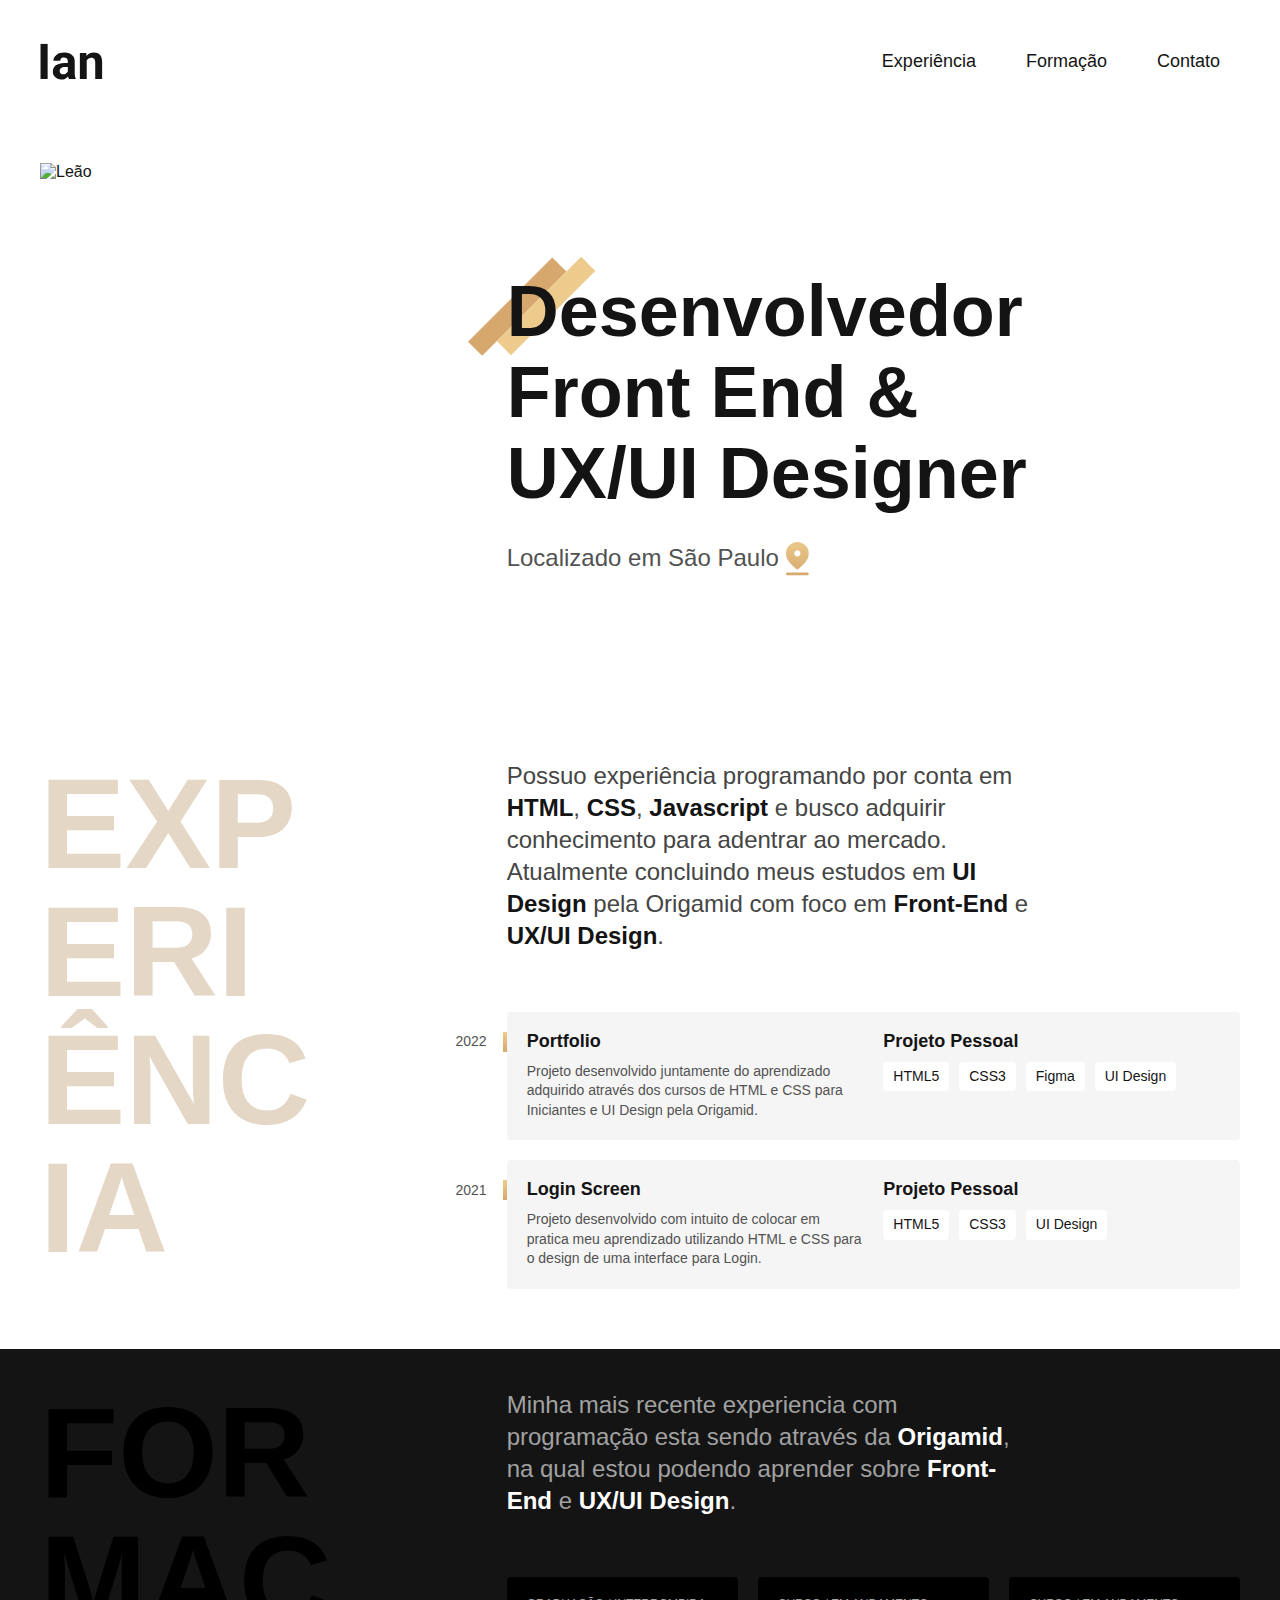
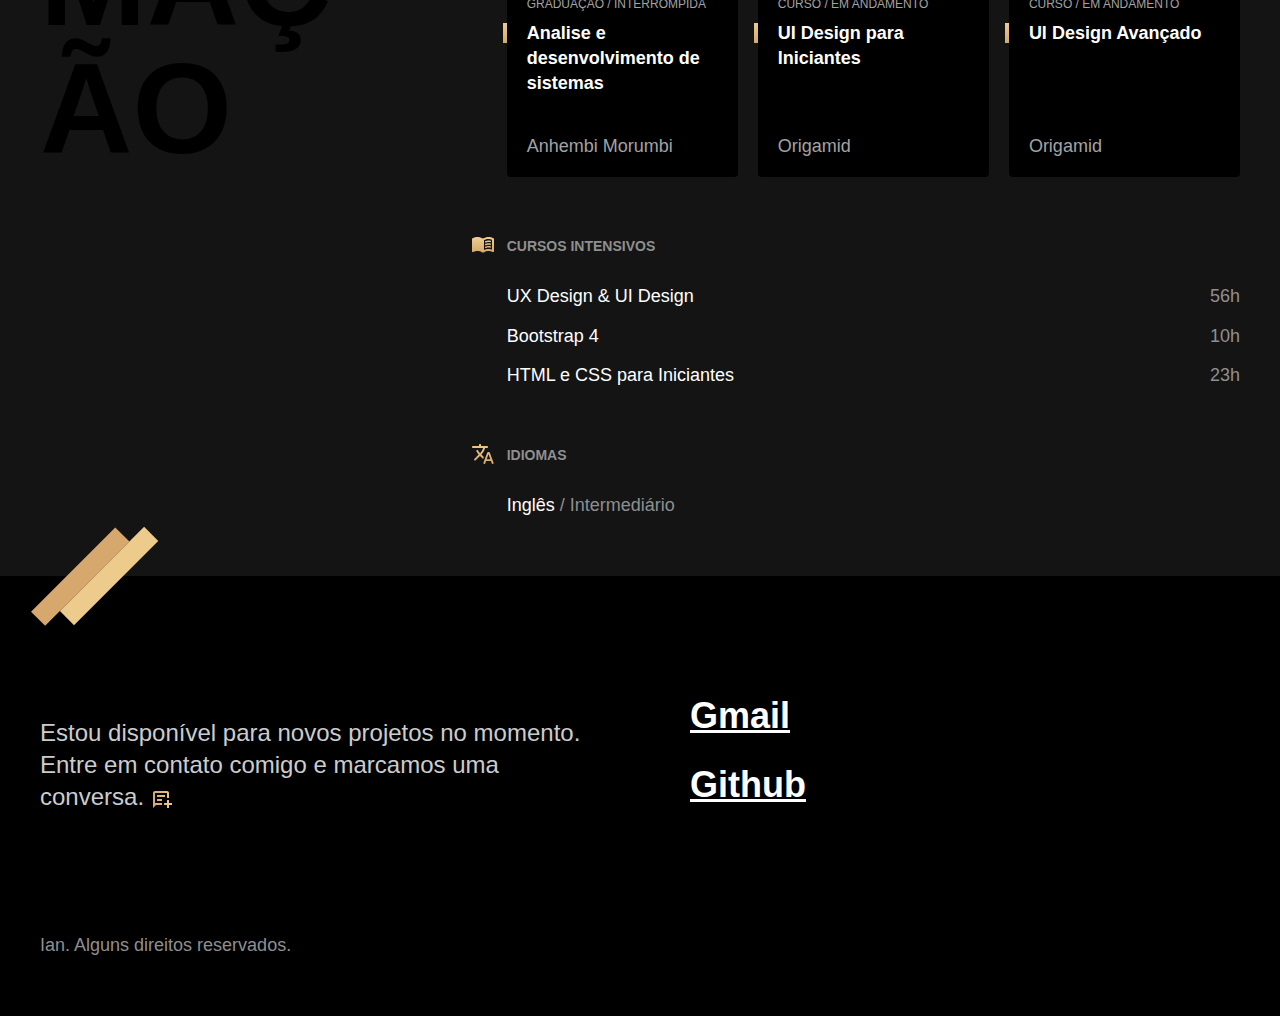
==== index.html @ 1c9f0b82 "Added my Portfolio" ====
<!DOCTYPE html>
<html lang="pt-br">
  <head>
    <meta charset="UTF-8" />
    <meta http-equiv="X-UA-Compatible" content="IE=edge" />
    <meta name="viewport" content="width=device-width, initial-scale=1.0" />
    <meta
      name="description"
      content="Desenvolvedor Front End & UX/UI Designer, Localizado em São Paulo"
    />
    <title>Ian - Dev & Designer</title>
    <link rel="stylesheet" href="./css/style.css" />
  </head>

  <body>
    <header class="header">
      <img src="./img/logo2.svg" alt="Ian" width="63" height="35" />
      <nav>
        <ul class="header-menu">
          <li><a href="#experiencia">Experiência</a></li>
          <li><a href="#formacao">Formação</a></li>
          <li><a href="#contato">Contato</a></li>
        </ul>
      </nav>
    </header>

    <main class="container introducao">
      <img src="./img/lion-1.jpg" alt="Leão" width="360" height="517" />
      <div>
        <h1>Desenvolvedor<br />Front End &<br />UX/UI Designer</h1>
        <p>Localizado em São Paulo</p>
      </div>
    </main>

    <section
      class="container experiencia"
      id="experiencia"
      aria-label="Experiência"
    >
      <h2 class="subtitulo">Experiência</h2>
      <div>
        <p class="exp-texto">
          Possuo experiência programando por conta em <strong>HTML</strong>,
          <strong>CSS</strong>, <strong>Javascript</strong> e busco adquirir
          conhecimento para adentrar ao mercado. Atualmente concluindo meus
          estudos em <strong>UI Design</strong> pela Origamid com foco em
          <strong>Front-End</strong> e <strong>UX/UI Design</strong>.
        </p>

        <div class="empresa">
          <span class="empresa-ano">2022</span>
          <h3 class="empresa-titulo">Portfolio</h3>
          <span class="empresa-titulo">Projeto Pessoal</span>
          <p class="empresa-texto">
            Projeto desenvolvido juntamente do aprendizado adquirido através dos
            cursos de HTML e CSS para Iniciantes e UI Design pela Origamid.
          </p>
          <ul class="empresa-habilidades">
            <li>HTML5</li>
            <li>CSS3</li>
            <li>Figma</li>
            <li>UI Design</li>
          </ul>
        </div>

        <div class="empresa">
          <span class="empresa-ano">2021</span>
          <h3 class="empresa-titulo">Login Screen</h3>
          <span class="empresa-titulo">Projeto Pessoal</span>
          <p class="empresa-texto">
            Projeto desenvolvido com intuito de colocar em pratica meu
            aprendizado utilizando HTML e CSS para o design de uma interface
            para Login.
          </p>
          <ul class="empresa-habilidades">
            <li>HTML5</li>
            <li>CSS3</li>
            <li>UI Design</li>
          </ul>
        </div>
      </div>
    </section>

    <section class="formacao" id="formacao" aria-label="Formação">
      <div class="container">
        <h2 class="subtitulo">Formação</h2>

        <div>
          <p class="formacao-texto">
            Minha mais recente experiencia com programação esta sendo através da
            <strong>Origamid</strong>, na qual estou podendo aprender sobre
            <strong>Front-End</strong> e <strong>UX/UI Design</strong>.
          </p>

          <ul class="faculdade-lista">
            <li class="faculdade">
              <span class="faculdade-tipo">Graduação / Interrompida</span>
              <h3 class="faculdade-curso">
                Analise e desenvolvimento de sistemas
              </h3>
              <span class="faculdade-inst">Anhembi Morumbi</span>
            </li>

            <li class="faculdade">
              <span class="faculdade-tipo">Curso / em andamento</span>
              <h3 class="faculdade-curso">UI Design para Iniciantes</h3>
              <span class="faculdade-inst">Origamid</span>
            </li>

            <li class="faculdade">
              <span class="faculdade-tipo">Curso / em andamento</span>
              <h3 class="faculdade-curso">UI Design Avançado</h3>
              <span class="faculdade-inst">Origamid</span>
            </li>
          </ul>

          <div class="formacao-extra">
            <div class="cursos">
              <h3 class="cursos-intensivos">Cursos Intensivos</h3>
              <ul>
                <li>UX Design & UI Design <span>56h</span></li>
                <li>Bootstrap 4 <span>10h</span></li>
                <li>HTML e CSS para Iniciantes <span>23h</span></li>
              </ul>
            </div>

            <div class="idiomas">
              <h3>Idiomas</h3>
              <ul>
                <li>Inglês <span>/ Intermediário</span></li>
              </ul>
            </div>
          </div>
        </div>
      </div>
    </section>
    <footer class="footer" id="contato">
      <div class="footer-container">
        <p class="footer-texto">
          Estou disponível para novos projetos no momento. Entre em contato
          comigo e marcamos uma conversa.
        </p>

        <ul class="footer-contato">
          <li><a href="mailto:iaanalves@gmail.com">Gmail</a></li>
          <li><a href="https://github.com/iaanalves">Github</a></li>
        </ul>
        <p class="footer-copy">Ian. Alguns direitos reservados.</p>
      </div>
    </footer>
  </body>
</html>
---- css/style.css ----
@import "./all.css";
@import "./header.css";
@import "./introducao.css";
@import "./experiencia.css";
@import "./formacao.css";
@import "./footer.css";
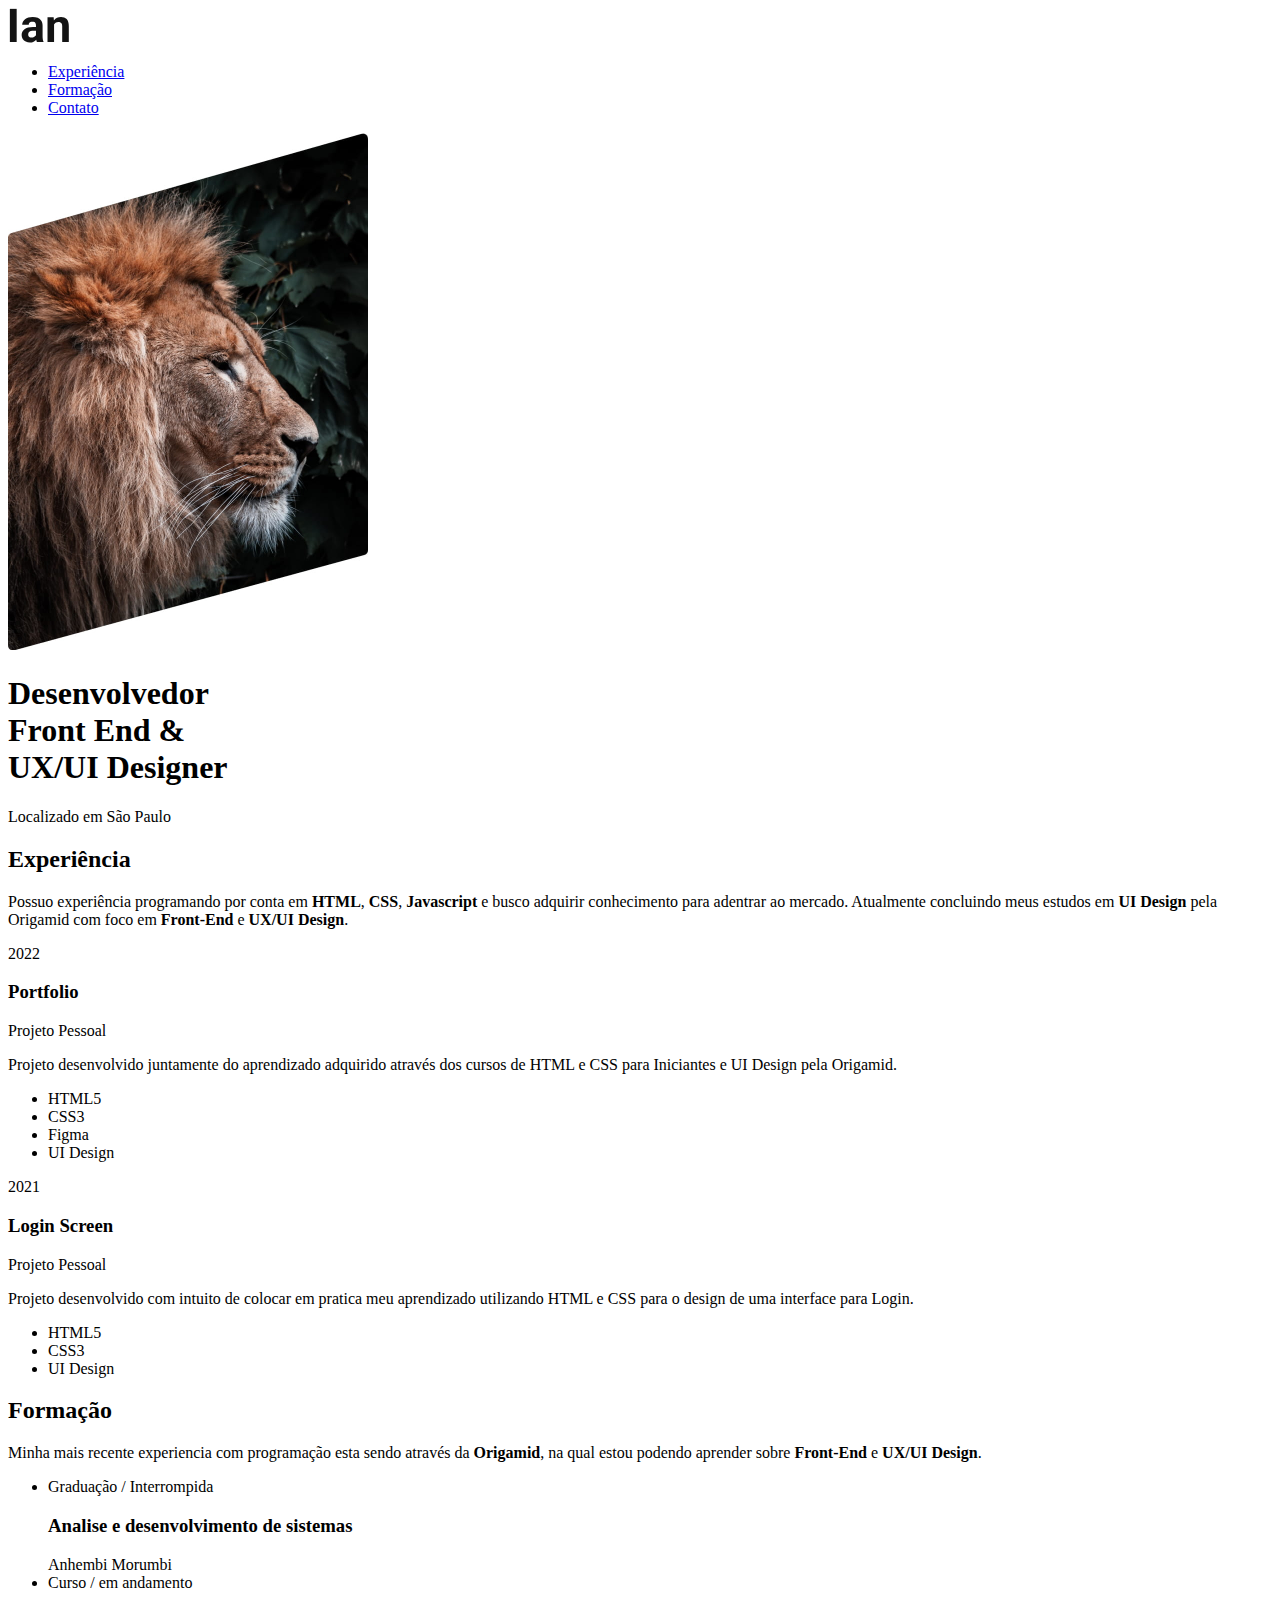
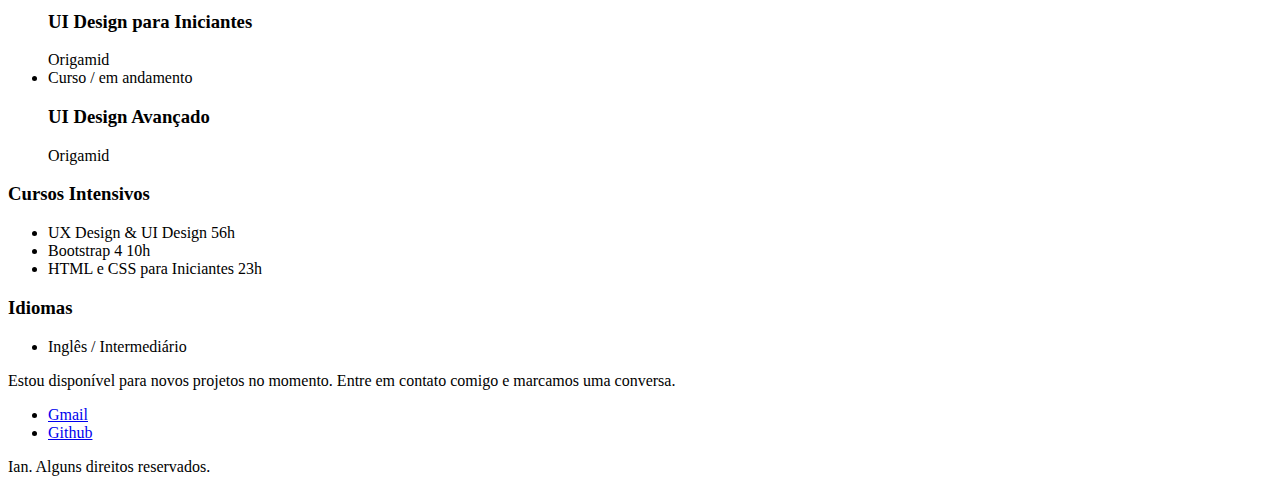
==== commit 61fb2bf1: "Favicon" ====
--- a/index.html
+++ b/index.html
@@ -1,152 +1,157 @@
-<!DOCTYPE html>
-<html lang="pt-br">
-  <head>
-    <meta charset="UTF-8" />
-    <meta http-equiv="X-UA-Compatible" content="IE=edge" />
-    <meta name="viewport" content="width=device-width, initial-scale=1.0" />
-    <meta
-      name="description"
-      content="Desenvolvedor Front End & UX/UI Designer, Localizado em São Paulo"
-    />
-    <title>Ian - Dev & Designer</title>
-    <link rel="stylesheet" href="./css/style.css" />
-  </head>
-
-  <body>
-    <header class="header">
-      <img src="./img/logo2.svg" alt="Ian" width="63" height="35" />
-      <nav>
-        <ul class="header-menu">
-          <li><a href="#experiencia">Experiência</a></li>
-          <li><a href="#formacao">Formação</a></li>
-          <li><a href="#contato">Contato</a></li>
-        </ul>
-      </nav>
-    </header>
-
-    <main class="container introducao">
-      <img src="./img/lion-1.jpg" alt="Leão" width="360" height="517" />
-      <div>
-        <h1>Desenvolvedor<br />Front End &<br />UX/UI Designer</h1>
-        <p>Localizado em São Paulo</p>
-      </div>
-    </main>
-
-    <section
-      class="container experiencia"
-      id="experiencia"
-      aria-label="Experiência"
-    >
-      <h2 class="subtitulo">Experiência</h2>
-      <div>
-        <p class="exp-texto">
-          Possuo experiência programando por conta em <strong>HTML</strong>,
-          <strong>CSS</strong>, <strong>Javascript</strong> e busco adquirir
-          conhecimento para adentrar ao mercado. Atualmente concluindo meus
-          estudos em <strong>UI Design</strong> pela Origamid com foco em
-          <strong>Front-End</strong> e <strong>UX/UI Design</strong>.
-        </p>
-
-        <div class="empresa">
-          <span class="empresa-ano">2022</span>
-          <h3 class="empresa-titulo">Portfolio</h3>
-          <span class="empresa-titulo">Projeto Pessoal</span>
-          <p class="empresa-texto">
-            Projeto desenvolvido juntamente do aprendizado adquirido através dos
-            cursos de HTML e CSS para Iniciantes e UI Design pela Origamid.
-          </p>
-          <ul class="empresa-habilidades">
-            <li>HTML5</li>
-            <li>CSS3</li>
-            <li>Figma</li>
-            <li>UI Design</li>
-          </ul>
-        </div>
-
-        <div class="empresa">
-          <span class="empresa-ano">2021</span>
-          <h3 class="empresa-titulo">Login Screen</h3>
-          <span class="empresa-titulo">Projeto Pessoal</span>
-          <p class="empresa-texto">
-            Projeto desenvolvido com intuito de colocar em pratica meu
-            aprendizado utilizando HTML e CSS para o design de uma interface
-            para Login.
-          </p>
-          <ul class="empresa-habilidades">
-            <li>HTML5</li>
-            <li>CSS3</li>
-            <li>UI Design</li>
-          </ul>
-        </div>
-      </div>
-    </section>
-
-    <section class="formacao" id="formacao" aria-label="Formação">
-      <div class="container">
-        <h2 class="subtitulo">Formação</h2>
-
-        <div>
-          <p class="formacao-texto">
-            Minha mais recente experiencia com programação esta sendo através da
-            <strong>Origamid</strong>, na qual estou podendo aprender sobre
-            <strong>Front-End</strong> e <strong>UX/UI Design</strong>.
-          </p>
-
-          <ul class="faculdade-lista">
-            <li class="faculdade">
-              <span class="faculdade-tipo">Graduação / Interrompida</span>
-              <h3 class="faculdade-curso">
-                Analise e desenvolvimento de sistemas
-              </h3>
-              <span class="faculdade-inst">Anhembi Morumbi</span>
-            </li>
-
-            <li class="faculdade">
-              <span class="faculdade-tipo">Curso / em andamento</span>
-              <h3 class="faculdade-curso">UI Design para Iniciantes</h3>
-              <span class="faculdade-inst">Origamid</span>
-            </li>
-
-            <li class="faculdade">
-              <span class="faculdade-tipo">Curso / em andamento</span>
-              <h3 class="faculdade-curso">UI Design Avançado</h3>
-              <span class="faculdade-inst">Origamid</span>
-            </li>
-          </ul>
-
-          <div class="formacao-extra">
-            <div class="cursos">
-              <h3 class="cursos-intensivos">Cursos Intensivos</h3>
-              <ul>
-                <li>UX Design & UI Design <span>56h</span></li>
-                <li>Bootstrap 4 <span>10h</span></li>
-                <li>HTML e CSS para Iniciantes <span>23h</span></li>
-              </ul>
-            </div>
-
-            <div class="idiomas">
-              <h3>Idiomas</h3>
-              <ul>
-                <li>Inglês <span>/ Intermediário</span></li>
-              </ul>
-            </div>
-          </div>
-        </div>
-      </div>
-    </section>
-    <footer class="footer" id="contato">
-      <div class="footer-container">
-        <p class="footer-texto">
-          Estou disponível para novos projetos no momento. Entre em contato
-          comigo e marcamos uma conversa.
-        </p>
-
-        <ul class="footer-contato">
-          <li><a href="mailto:iaanalves@gmail.com">Gmail</a></li>
-          <li><a href="https://github.com/iaanalves">Github</a></li>
-        </ul>
-        <p class="footer-copy">Ian. Alguns direitos reservados.</p>
-      </div>
-    </footer>
-  </body>
-</html>
+<!DOCTYPE html>
+<html lang="pt-br">
+  <head>
+    <meta charset="UTF-8" />
+    <meta http-equiv="X-UA-Compatible" content="IE=edge" />
+    <meta name="viewport" content="width=device-width, initial-scale=1.0" />
+    <meta
+      name="description"
+      content="Desenvolvedor Front End & UX/UI Designer, Localizado em São Paulo"
+    />
+    <title>Ian - Dev & Designer</title>
+    <link rel="stylesheet" href="./css/style.min.css" />
+    <link rel="icon" href="./favicon.svg" type="image/svg+xml" />
+  </head>
+
+  <body>
+    <header class="header">
+      <img src="./img/logo2.svg" alt="Ian" width="63" height="35" />
+      <nav>
+        <ul class="header-menu">
+          <li><a href="#experiencia">Experiência</a></li>
+          <li><a href="#formacao">Formação</a></li>
+          <li><a href="#contato">Contato</a></li>
+        </ul>
+      </nav>
+    </header>
+
+    <main class="container introducao">
+      <img src="./img/Lion-1.jpg" alt="Leão" width="360" height="517" />
+      <div>
+        <h1>Desenvolvedor<br />Front End &<br />UX/UI Designer</h1>
+        <p>Localizado em São Paulo</p>
+      </div>
+    </main>
+
+    <section
+      class="container experiencia"
+      id="experiencia"
+      aria-label="Experiência"
+    >
+      <h2 class="subtitulo">Experiência</h2>
+      <div>
+        <p class="exp-texto">
+          Possuo experiência programando por conta em <strong>HTML</strong>,
+          <strong>CSS</strong>, <strong>Javascript</strong> e busco adquirir
+          conhecimento para adentrar ao mercado. Atualmente concluindo meus
+          estudos em <strong>UI Design</strong> pela Origamid com foco em
+          <strong>Front-End</strong> e <strong>UX/UI Design</strong>.
+        </p>
+
+        <div class="empresa">
+          <span class="empresa-ano">2022</span>
+          <h3 class="empresa-titulo">Portfolio</h3>
+          <span class="empresa-titulo">Projeto Pessoal</span>
+          <p class="empresa-texto">
+            Projeto desenvolvido juntamente do aprendizado adquirido através dos
+            cursos de HTML e CSS para Iniciantes e UI Design pela Origamid.
+          </p>
+          <ul class="empresa-habilidades">
+            <li>HTML5</li>
+            <li>CSS3</li>
+            <li>Figma</li>
+            <li>UI Design</li>
+          </ul>
+        </div>
+
+        <div class="empresa">
+          <span class="empresa-ano">2021</span>
+          <h3 class="empresa-titulo">Login Screen</h3>
+          <span class="empresa-titulo">Projeto Pessoal</span>
+          <p class="empresa-texto">
+            Projeto desenvolvido com intuito de colocar em pratica meu
+            aprendizado utilizando HTML e CSS para o design de uma interface
+            para Login.
+          </p>
+          <ul class="empresa-habilidades">
+            <li>HTML5</li>
+            <li>CSS3</li>
+            <li>UI Design</li>
+          </ul>
+        </div>
+      </div>
+    </section>
+
+    <section class="formacao" id="formacao" aria-label="Formação">
+      <div class="container">
+        <h2 class="subtitulo">Formação</h2>
+
+        <div>
+          <p class="formacao-texto">
+            Minha mais recente experiencia com programação esta sendo através da
+            <strong>Origamid</strong>, na qual estou podendo aprender sobre
+            <strong>Front-End</strong> e <strong>UX/UI Design</strong>.
+          </p>
+
+          <ul class="faculdade-lista">
+            <li class="faculdade">
+              <span class="faculdade-tipo">Graduação / Interrompida</span>
+              <h3 class="faculdade-curso">
+                Analise e desenvolvimento de sistemas
+              </h3>
+              <span class="faculdade-inst">Anhembi Morumbi</span>
+            </li>
+
+            <li class="faculdade">
+              <span class="faculdade-tipo">Curso / em andamento</span>
+              <h3 class="faculdade-curso">UI Design para Iniciantes</h3>
+              <span class="faculdade-inst">Origamid</span>
+            </li>
+
+            <li class="faculdade">
+              <span class="faculdade-tipo">Curso / em andamento</span>
+              <h3 class="faculdade-curso">UI Design Avançado</h3>
+              <span class="faculdade-inst">Origamid</span>
+            </li>
+          </ul>
+
+          <div class="formacao-extra">
+            <div class="cursos">
+              <h3 class="cursos-intensivos">Cursos Intensivos</h3>
+              <ul>
+                <li>UX Design & UI Design <span>56h</span></li>
+                <li>Bootstrap 4 <span>10h</span></li>
+                <li>HTML e CSS para Iniciantes <span>23h</span></li>
+              </ul>
+            </div>
+
+            <div class="idiomas">
+              <h3>Idiomas</h3>
+              <ul>
+                <li>Inglês <span>/ Intermediário</span></li>
+              </ul>
+            </div>
+          </div>
+        </div>
+      </div>
+    </section>
+    <footer class="footer" id="contato">
+      <div class="footer-container">
+        <p class="footer-texto">
+          Estou disponível para novos projetos no momento. Entre em contato
+          comigo e marcamos uma conversa.
+        </p>
+
+        <ul class="footer-contato">
+          <li>
+            <a href="mailto:iaanalves@gmail.com" target="_blank">Gmail</a>
+          </li>
+          <li>
+            <a href="https://github.com/iaanalves" target="_blank">Github</a>
+          </li>
+        </ul>
+        <p class="footer-copy">Ian. Alguns direitos reservados.</p>
+      </div>
+    </footer>
+  </body>
+</html>
